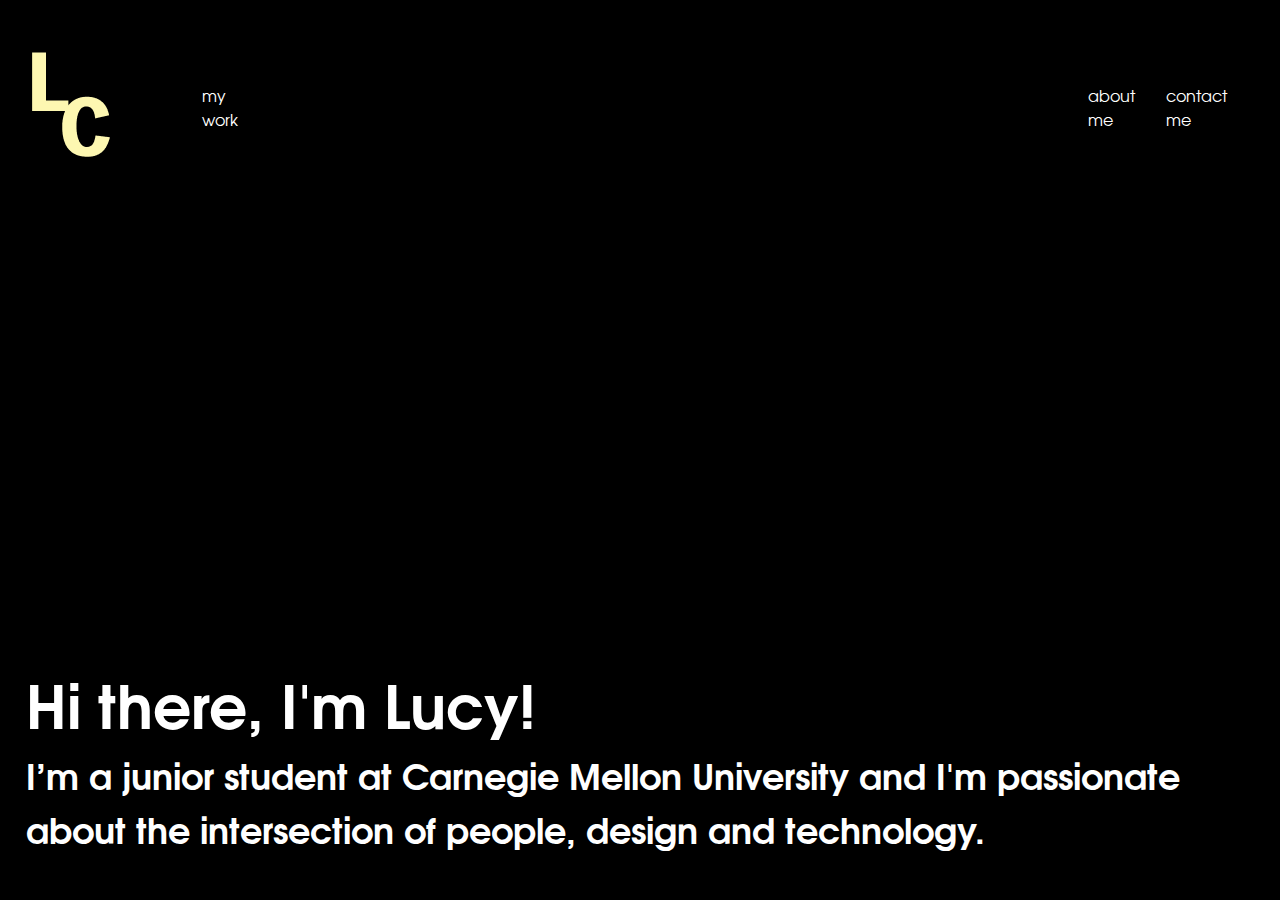
==== index.html @ 8d40a5d2 "initial commit" ====
<!DOCTYPE html>
<html lang="en">
<head>
    <meta charset="UTF-8">
    <meta http-equiv="X-UA-Compatible" content="IE=edge">
    <meta name="viewport" content="width=device-width, initial-scale=1.0">
    <link rel="preconnect" href="https://fonts.gstatic.com">
    <link rel="stylesheet" href="/global.css">
    <link rel="stylesheet" href="/index.css">
    <title>Portfolio</title>
</head>
<body>
    <main class="main">
        <nav class="header">
            <div class="list">
                <a class="link logo" href="/index.html">
                    <img src="/public/lc.png" alt="Lucy Choi Logo">
                </a>
                <a class="link" href=/my-work.html>
                    my work
                </a>
            </div>
            <div class="list">
                <a class="link" href="/about-me.html">
                    about me
                </a>
                <a class="link" href="/contact-me.html">
                    contact me
                </a>
            </div>
        </nav>
        <section class="footer">
            <h1 class="heading">Hi there, I'm Lucy!</h1>
            <h3 class="subheading">I’m a junior student at Carnegie Mellon University and I'm passionate</h3>
            <h3 class="subheading"> about the intersection of people, design and technology.</h3>
        </section>
    </main>
</body>
<script src="https://cdnjs.cloudflare.com/ajax/libs/gsap/3.6.1/gsap.min.js"></script>
<script src="/index.js"></script>
</html>
---- global.css ----
@font-face {
    font-family: "TeX Gyre Adventor";
    src: url("/public/fonts/texgyreadventor-regular.otf");
    font-style:normal;
    font-weight:400;
}

@font-face {
    font-family: "TeX Gyre Adventor";
    src: url("/public/fonts/texgyreadventor-bold.otf");
    font-style:normal;
    font-weight:700;
}

*, *::before, *::after {
    box-sizing: border-box;
    font-family: TeX Gyre Adventor;
}

html {
    font-family: TeX Gyre Adventor;
}

body {
    margin: 0;
    background-color: black;
    color: white;
}
---- index.css ----
.main {
    position:relative;
    height:100vh;
}

.header {
    display: flex;
    justify-content: space-between;
    padding: 2% 2% 0;
}

.footer {
    position:absolute;
    bottom: 5%;
    left: 2%;
    font-size:30px;
}

.heading {
    margin: 0;
    opacity: 0;
}

.subheading {
    margin: 0;
    opacity: 0;
}

.list {
    display: flex;
    align-items:center;
    list-style: none;
    margin: 0;
    padding: 0;
}

.link {
    color: inherit;
    text-decoration: none;
    margin-right: 10%;
}

.link:hover {
    color: #FDF7B1;
}

.logo {
    margin-right: 60%;
}

.logo:hover {
    animation: rotate 0.2s infinite linear;
}

@keyframes rotate {
    from {
        transform: rotate(0deg);
    }
    to {
        transform: rotate(359deg);
    }
}
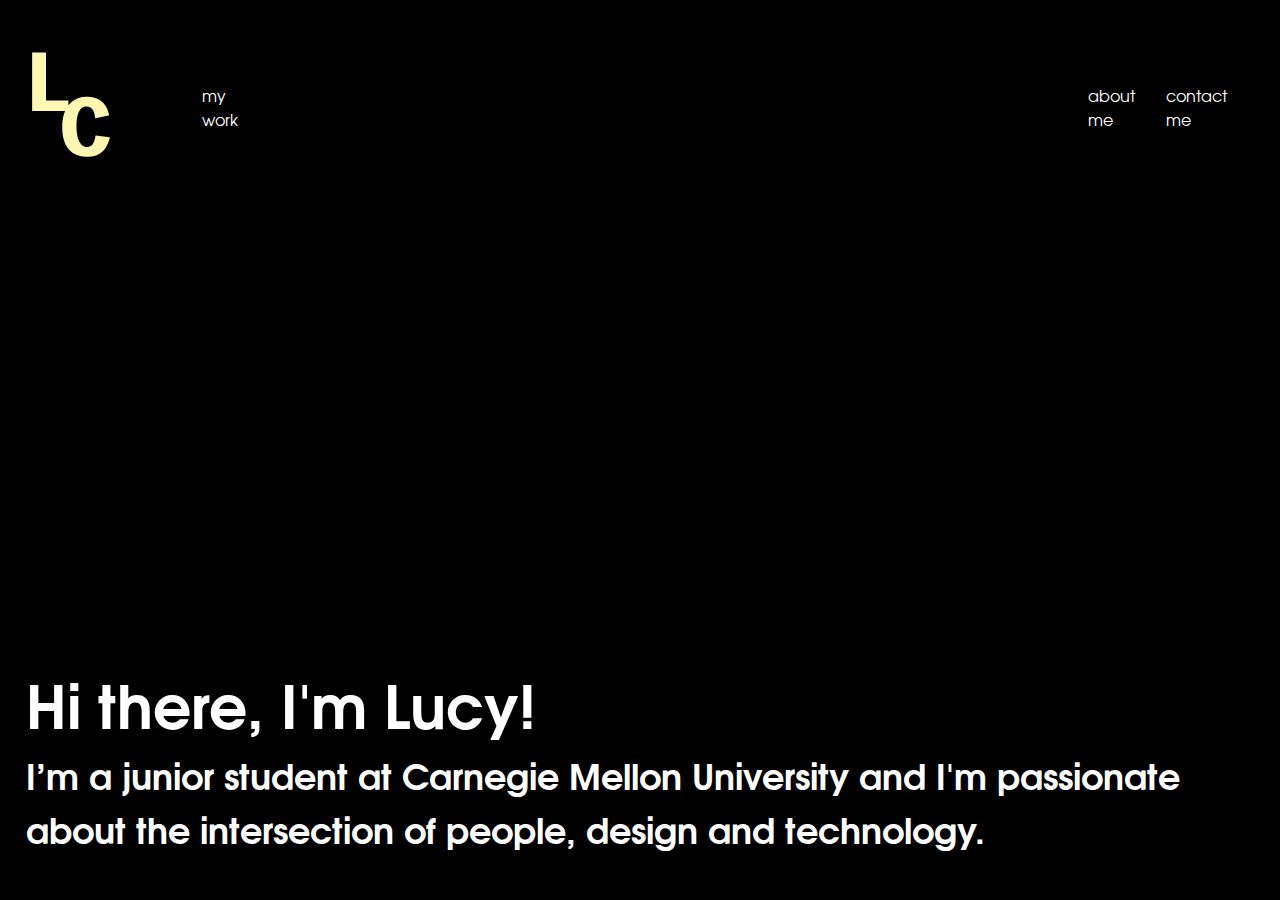
==== commit 394e666a: "Add files via upload" ====
--- a/index.html
+++ b/index.html
@@ -11,6 +11,7 @@
 </head>
 <body>
     <main class="main">
+        <!-- horizontal header -->
         <nav class="header">
             <div class="list">
                 <a class="link logo" href="/index.html">
@@ -29,6 +30,7 @@
                 </a>
             </div>
         </nav>
+        <!-- displayed info -->
         <section class="footer">
             <h1 class="heading">Hi there, I'm Lucy!</h1>
             <h3 class="subheading">I’m a junior student at Carnegie Mellon University and I'm passionate</h3>
--- a/global.css
+++ b/global.css
@@ -1,3 +1,4 @@
+/* general formatting */
 @font-face {
     font-family: "TeX Gyre Adventor";
     src: url("/public/fonts/texgyreadventor-regular.otf");
--- a/index.css
+++ b/index.css
@@ -1,3 +1,4 @@
+/* formatting */
 .main {
     position:relative;
     height:100vh;
@@ -34,6 +35,7 @@
     padding: 0;
 }
 
+/* hover change */
 .link {
     color: inherit;
     text-decoration: none;
@@ -44,6 +46,7 @@
     color: #FDF7B1;
 }
 
+/* logo hover animation */
 .logo {
     margin-right: 60%;
 }
